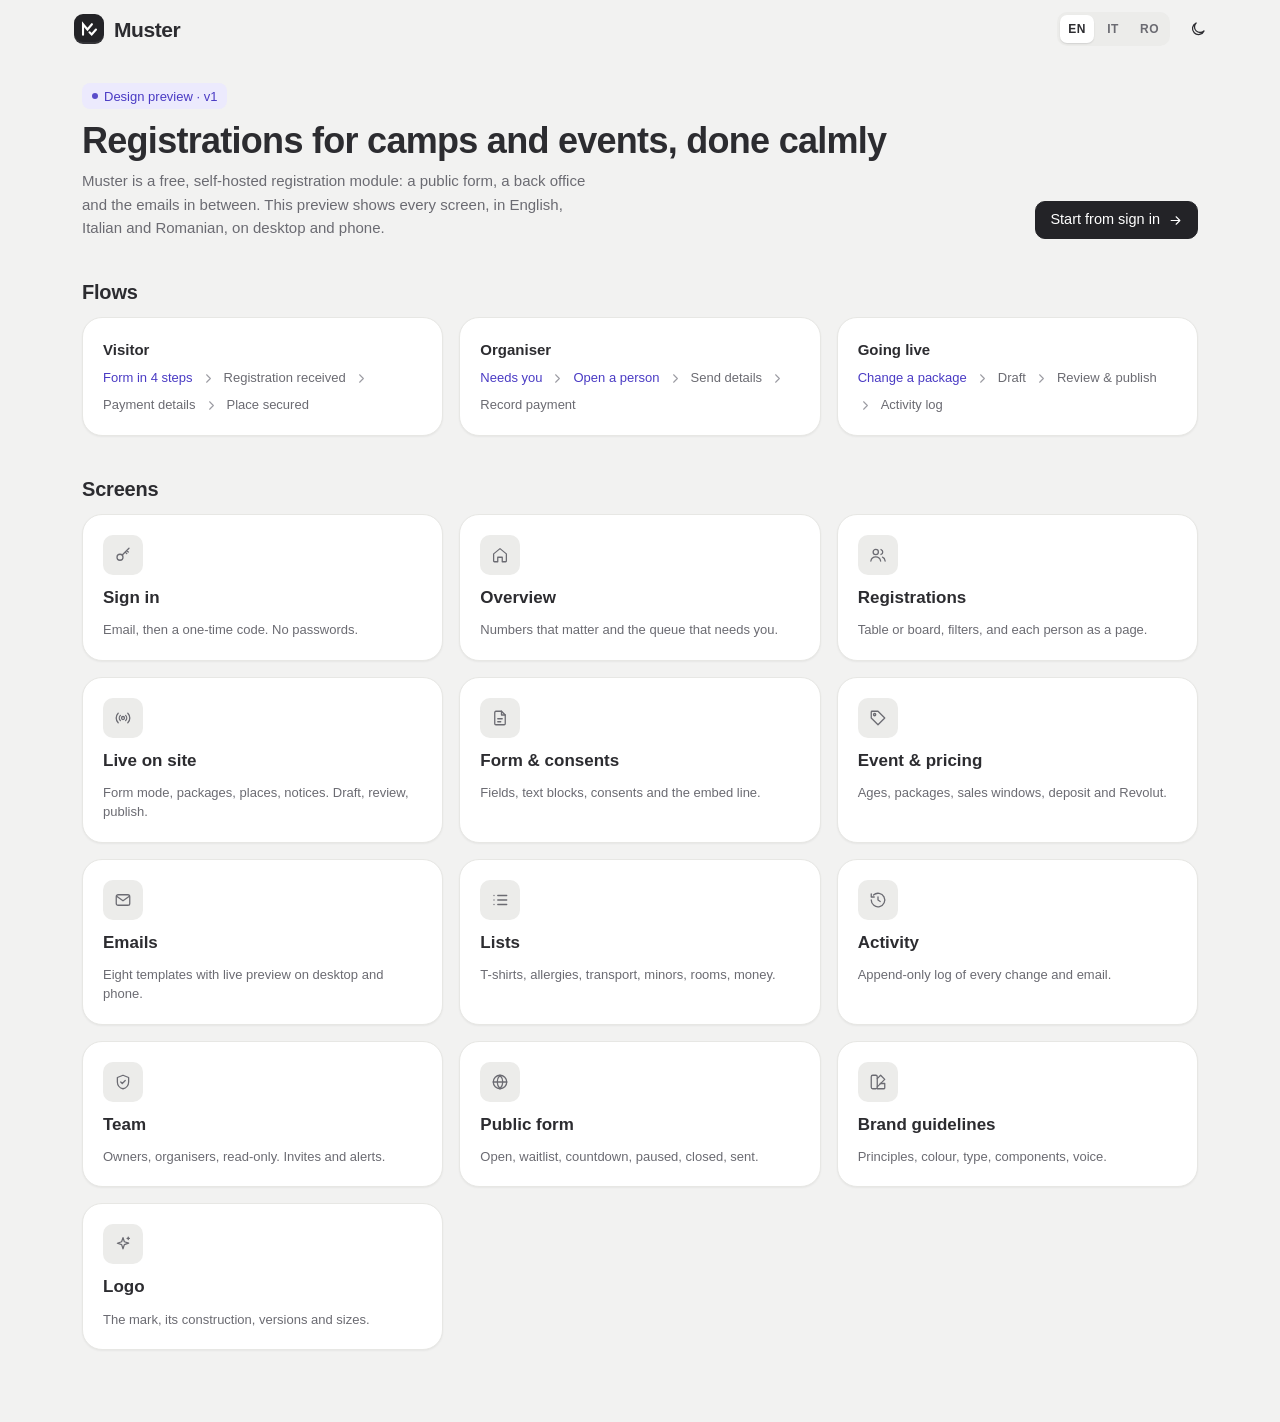
==== design/index.html @ ea99c686 "Muster: design system, logo and every screen (EN/IT/RO) Static HTML and CSS for a self-hosted regist" ====
<!doctype html>
<html lang="en">
<head>
<meta charset="utf-8">
<meta name="viewport" content="width=device-width, initial-scale=1, viewport-fit=cover">
<title>Muster · design preview</title>
<link rel="icon" href="favicon.svg" type="image/svg+xml">
<link rel="stylesheet" href="css/tokens.css?v=6">
<link rel="stylesheet" href="css/ui.css?v=6">
<link rel="stylesheet" href="css/pages.css?v=6">
</head>
<body>
<header class="public__bar" style="max-width:var(--content-max)">
  <a class="brand" href="index.html"><span class="brand__mark" data-mark></span><span class="brand__name">Muster</span></a>
  <span class="grow"></span><span data-lang-slot></span>
  <button type="button" class="btn btn--ghost btn--icon btn--sm" data-theme-toggle aria-label="Theme"><span data-icon="moon"></span></button>
</header>
<main class="page" id="main">
  <header class="page-head">
    <div>
      <span class="chip chip--accent" style="margin-bottom:12px" data-i18n="hub.chip">Design preview · v1</span>
      <h1 class="page-head__title" data-i18n="hub.title">Registrations for camps and events, done calmly</h1>
      <p class="page-head__lead" data-i18n="hub.lead">Muster is a free, self-hosted registration module: a public form, a back office and the emails in between. This preview shows every screen, in English, Italian and Romanian, on desktop and phone.</p>
    </div>
    <div class="page-head__actions"><a class="btn btn--primary" href="login.html"><span data-i18n="hub.start">Start from sign in</span><span data-icon="arrowr" data-icon-class="i--sm"></span></a></div>
  </header>

  <section class="section">
    <div class="section__head"><h2 class="section__title" data-i18n="hub.flows">Flows</h2></div>
    <div class="grid-3">
      <div class="card card--pad stack stack--sm"><b data-i18n="hub.f1">Visitor</b><div class="flow small muted"><a href="public.html" data-i18n="hub.f1a">Form in 4 steps</a><span data-icon="chevr" data-icon-class="i--sm"></span><span data-i18n="em.t1">Registration received</span><span data-icon="chevr" data-icon-class="i--sm"></span><span data-i18n="em.t3">Payment details</span><span data-icon="chevr" data-icon-class="i--sm"></span><span data-i18n="st.secured">Place secured</span></div></div>
      <div class="card card--pad stack stack--sm"><b data-i18n="hub.f2">Organiser</b><div class="flow small muted"><a href="overview.html" data-i18n="ov.needs">Needs you</a><span data-icon="chevr" data-icon-class="i--sm"></span><a href="registrations.html#r6" data-i18n="hub.f2a">Open a person</a><span data-icon="chevr" data-icon-class="i--sm"></span><span data-i18n="ns.received.b">Send details</span><span data-icon="chevr" data-icon-class="i--sm"></span><span data-i18n="ns.rec">Record payment</span></div></div>
      <div class="card card--pad stack stack--sm"><b data-i18n="hub.f3">Going live</b><div class="flow small muted"><a href="live.html" data-i18n="hub.f3a">Change a package</a><span data-icon="chevr" data-icon-class="i--sm"></span><span data-i18n="prev.draft">Draft</span><span data-icon="chevr" data-icon-class="i--sm"></span><span data-i18n="pub.review">Review &amp; publish</span><span data-icon="chevr" data-icon-class="i--sm"></span><span data-i18n="activity.short">Activity log</span></div></div>
    </div>
  </section>

  <section class="section">
    <div class="section__head"><h2 class="section__title" data-i18n="hub.screens">Screens</h2></div>
    <div class="cards" id="screens"></div>
  </section>
</main>
<script src="js/i18n.js?v=6"></script>
<script src="js/muster.js?v=6"></script>
<script>
document.addEventListener('muster:ready', () => {
  const R = Muster, esc = R.esc;
  R.$$('[data-mark]').forEach((el) => (el.innerHTML = R.mark));
  R.$('[data-lang-slot]').innerHTML = R.langSwitch(); R.applyI18n(R.$('[data-lang-slot]'));
  const S = [
    ['login.html', 'key', 'auth.title', 'Sign in', 'hub.s.login', 'Email, then a one-time code. No passwords.'],
    ['overview.html', 'home', 'nav.overview', 'Overview', 'hub.s.ov', 'Numbers that matter and the queue that needs you.'],
    ['registrations.html', 'users', 'nav.registrations', 'Registrations', 'hub.s.reg', 'Table or board, filters, and each person as a page.'],
    ['live.html', 'live', 'live.title', 'Live on site', 'hub.s.live', 'Form mode, packages, places, notices. Draft, review, publish.'],
    ['form-builder.html', 'form', 'nav.form', 'Form & consents', 'hub.s.form', 'Fields, text blocks, consents and the embed line.'],
    ['offer.html', 'tag', 'nav.offer', 'Event & pricing', 'hub.s.offer', 'Ages, packages, sales windows, deposit and Revolut.'],
    ['emails.html', 'mail', 'nav.emails', 'Emails', 'hub.s.em', 'Eight templates with live preview on desktop and phone.'],
    ['lists.html', 'list', 'nav.lists', 'Lists', 'hub.s.ls', 'T-shirts, allergies, transport, minors, rooms, money.'],
    ['activity.html', 'history', 'nav.activity', 'Activity', 'hub.s.ac', 'Append-only log of every change and email.'],
    ['team.html', 'shield', 'nav.team', 'Team', 'hub.s.tm', 'Owners, organisers, read-only. Invites and alerts.'],
    ['public.html', 'globe', 'hub.s.pub.t', 'Public form', 'hub.s.pub', 'Open, waitlist, countdown, paused, closed, sent.'],
    ['brand.html', 'swatch', 'br.chip', 'Brand guidelines', 'hub.s.br', 'Principles, colour, type, components, voice.'],
    ['logo.html', 'sparkle', 'lg.chip', 'Logo', 'hub.s.logo', 'The mark, its construction, versions and sizes.'],
  ];
  function render() {
    R.$('#screens').innerHTML = S.map(([h, ic, k, en, sk, s]) => `<a class="card card--hover hub-card" href="${h}"><span class="hub-card__icon">${R.icon(ic)}</span><span class="hub-card__title">${esc(R.t(k, en))}</span><span class="hub-card__text">${esc(R.t(sk, s))}</span></a>`).join('');
  }
  document.addEventListener('muster:lang', render);
  render();
});
</script>
</body>
</html>
---- design/css/tokens.css ----
/* =========================================================
   Muster — design tokens
   One source for colour, type, space, radius, shadow and motion.
   Light is the default; dark follows the OS unless the page sets
   <html data-theme="light|dark">.

   Visual roles (read these before adding a colour):
   · canvas   — the grey the app sits on
   · surface  — white sheets: cards, tables, drawers, inputs
   · ink      — text and the primary button (one dark, never pure black)
   · accent   — violet, ONLY for "you are here", selection, focus, links
   · status   — green / amber / red / blue, ONLY inside chips, dots, callouts
   ========================================================= */

:root {
  color-scheme: light;

  /* ---- canvas & surfaces ---- */
  --canvas:        #F2F2F1;
  --canvas-2:      #F7F7F6;   /* app frame, sidebar */
  --surface:       #FFFFFF;
  --surface-2:     #FAFAF9;   /* table header, hover */
  --surface-sunk:  #ECECEA;   /* segmented track, code */
  --overlay:       rgba(20, 20, 24, .32);

  /* ---- lines ---- */
  --line:          #E7E7E4;
  --line-strong:   #D8D8D4;
  --line-dashed:   #DCDCD8;

  /* ---- ink ---- */
  --ink:           #2C2C30;   /* body + headings */
  --ink-2:         #6B6B72;   /* secondary text, labels */
  --ink-3:         #9C9CA3;   /* placeholders, meta, disabled */
  --ink-inverse:   #FFFFFF;
  --btn-primary:   #232327;
  --btn-primary-h: #000000;

  /* ---- accent (violet) ---- */
  --accent:        #5B4BDB;
  --accent-ink:    #4A3BC4;
  --accent-soft:   #ECEAFD;
  --accent-soft-2: #E2DEFB;
  --focus:         0 0 0 3px rgba(91, 75, 219, .28);

  /* ---- status ---- */
  --ok:            #2E9F4B;  --ok-soft:     #E5F6E7;  --ok-line:     #BFE5C6;
  --warn:          #B4730E;  --warn-soft:   #FCF1DD;  --warn-line:   #F0D7A6;
  --bad:           #D2433A;  --bad-soft:    #FDECEA;  --bad-line:    #F5C2BD;
  --info:          #2F6FD6;  --info-soft:   #E8F0FD;  --info-line:   #C3D6F6;
  --neutral-soft:  #EFEFED;
  --dot-live:      #34C759;
  --dot-alert:     #F0503C;

  /* ---- type ---- */
  --font: -apple-system, BlinkMacSystemFont, "SF Pro Text", "Inter", "Segoe UI", Roboto, "Helvetica Neue", Arial, sans-serif;
  --font-display: -apple-system, BlinkMacSystemFont, "SF Pro Display", "Inter", "Segoe UI", Roboto, "Helvetica Neue", Arial, sans-serif;
  --mono: ui-monospace, "SF Mono", Menlo, Consolas, monospace;

  --t-display: 600 clamp(28px, 4vw, 36px)/1.12 var(--font-display);
  --t-h2:      600 20px/1.3 var(--font-display);
  --t-h3:      600 15px/1.35 var(--font);
  --t-body:    400 15px/1.55 var(--font);
  --t-ui:      500 14.5px/1.35 var(--font);
  --t-small:   400 13px/1.45 var(--font);
  --t-label:   500 13px/1.3 var(--font);
  --t-micro:   600 11px/1.2 var(--font);
  --track-tight: -0.02em;

  /* ---- space (4px grid) ---- */
  --s1: 4px;  --s2: 8px;  --s3: 12px; --s4: 16px; --s5: 20px;
  --s6: 24px; --s7: 32px; --s8: 40px; --s9: 56px; --s10: 72px;
  --gutter: 16px;

  /* ---- radius ---- */
  --r-xs: 6px;  --r-sm: 8px;  --r-md: 10px; --r-lg: 14px;
  --r-xl: 20px; --r-2xl: 28px; --r-pill: 999px;

  /* ---- shadow ---- */
  --sh-1: 0 1px 2px rgba(17, 17, 26, .05);
  --sh-2: 0 1px 2px rgba(17, 17, 26, .04), 0 6px 20px rgba(17, 17, 26, .05);
  --sh-3: 0 2px 6px rgba(17, 17, 26, .06), 0 18px 48px rgba(17, 17, 26, .12);
  --sh-seg: 0 1px 2px rgba(17, 17, 26, .08), 0 1px 1px rgba(17, 17, 26, .04);

  /* ---- motion ---- */
  --ease: cubic-bezier(.2, .8, .2, 1);
  --ease-out: cubic-bezier(.16, 1, .3, 1);
  --d-fast: 120ms; --d: 200ms; --d-slow: 320ms;

  /* ---- layout ---- */
  --sidebar-w: 264px;
  --content-max: 1180px;
  --drawer-w: 520px;
  --topbar-h: 56px;
}

/* ---- dark: OS preference, unless the page forces light ---- */
@media (prefers-color-scheme: dark) {
  :root:not([data-theme="light"]) {
    color-scheme: dark;
    --canvas: #0F0F11; --canvas-2: #141416; --surface: #1B1B1F; --surface-2: #202025; --surface-sunk: #26262B;
    --overlay: rgba(0, 0, 0, .55);
    --line: #2A2A30; --line-strong: #36363D; --line-dashed: #34343A;
    --ink: #ECECEF; --ink-2: #A4A4AD; --ink-3: #74747D; --ink-inverse: #111113;
    --btn-primary: #F1F1F3; --btn-primary-h: #FFFFFF;
    --accent: #8C80F7; --accent-ink: #A69CFA; --accent-soft: rgba(140, 128, 247, .16); --accent-soft-2: rgba(140, 128, 247, .24);
    --focus: 0 0 0 3px rgba(140, 128, 247, .38);
    --ok: #4CC46B; --ok-soft: rgba(76, 196, 107, .14); --ok-line: rgba(76, 196, 107, .32);
    --warn: #E3A23B; --warn-soft: rgba(227, 162, 59, .14); --warn-line: rgba(227, 162, 59, .32);
    --bad: #F26B61; --bad-soft: rgba(242, 107, 97, .14); --bad-line: rgba(242, 107, 97, .32);
    --info: #6EA0F2; --info-soft: rgba(110, 160, 242, .14); --info-line: rgba(110, 160, 242, .32);
    --neutral-soft: #26262B;
    --sh-1: 0 1px 2px rgba(0, 0, 0, .4);
    --sh-2: 0 1px 2px rgba(0, 0, 0, .35), 0 8px 24px rgba(0, 0, 0, .3);
    --sh-3: 0 2px 8px rgba(0, 0, 0, .4), 0 24px 60px rgba(0, 0, 0, .5);
    --sh-seg: 0 1px 2px rgba(0, 0, 0, .5);
  }
}
:root[data-theme="dark"] {
  color-scheme: dark;
  --canvas: #0F0F11; --canvas-2: #141416; --surface: #1B1B1F; --surface-2: #202025; --surface-sunk: #26262B;
  --overlay: rgba(0, 0, 0, .55);
  --line: #2A2A30; --line-strong: #36363D; --line-dashed: #34343A;
  --ink: #ECECEF; --ink-2: #A4A4AD; --ink-3: #74747D; --ink-inverse: #111113;
  --btn-primary: #F1F1F3; --btn-primary-h: #FFFFFF;
  --accent: #8C80F7; --accent-ink: #A69CFA; --accent-soft: rgba(140, 128, 247, .16); --accent-soft-2: rgba(140, 128, 247, .24);
  --focus: 0 0 0 3px rgba(140, 128, 247, .38);
  --ok: #4CC46B; --ok-soft: rgba(76, 196, 107, .14); --ok-line: rgba(76, 196, 107, .32);
  --warn: #E3A23B; --warn-soft: rgba(227, 162, 59, .14); --warn-line: rgba(227, 162, 59, .32);
  --bad: #F26B61; --bad-soft: rgba(242, 107, 97, .14); --bad-line: rgba(242, 107, 97, .32);
  --info: #6EA0F2; --info-soft: rgba(110, 160, 242, .14); --info-line: rgba(110, 160, 242, .32);
  --neutral-soft: #26262B;
  --sh-1: 0 1px 2px rgba(0, 0, 0, .4);
  --sh-2: 0 1px 2px rgba(0, 0, 0, .35), 0 8px 24px rgba(0, 0, 0, .3);
  --sh-3: 0 2px 8px rgba(0, 0, 0, .4), 0 24px 60px rgba(0, 0, 0, .5);
  --sh-seg: 0 1px 2px rgba(0, 0, 0, .5);
}

@media (max-width: 720px) {
  :root { --gutter: 16px; --drawer-w: 100vw; }
}
---- design/css/ui.css ----
/* =========================================================
   Muster — components
   Depends on tokens.css. No framework, no build step.
   Naming: .block, .block__part, .block--variant, state via
   aria-* / [data-state] so markup stays the source of truth.
   ========================================================= */

/* ---------- base ---------- */
*, *::before, *::after { box-sizing: border-box; }
html { -webkit-text-size-adjust: 100%; text-size-adjust: 100%; }
body {
  margin: 0; background: var(--canvas); color: var(--ink);
  font: var(--t-body); -webkit-font-smoothing: antialiased; -moz-osx-font-smoothing: grayscale;
  overflow-x: hidden;
}
img, svg { display: block; max-width: 100%; }
a { color: var(--accent-ink); text-decoration: none; }
a:hover { text-decoration: underline; text-underline-offset: 3px; }
h1, h2, h3, h4, p { margin: 0; }
button, input, select, textarea { font: inherit; color: inherit; }
button { cursor: pointer; }
:focus-visible { outline: none; box-shadow: var(--focus); border-radius: var(--r-sm); }
::selection { background: var(--accent-soft-2); }
.num, .tabular { font-variant-numeric: tabular-nums; }
.sr-only { position: absolute !important; width: 1px; height: 1px; padding: 0; margin: -1px; overflow: hidden; clip: rect(0 0 0 0); white-space: nowrap; border: 0; }
.skip-link { position: absolute; left: 12px; top: -48px; z-index: 100; padding: 10px 14px; background: var(--btn-primary); color: var(--ink-inverse); border-radius: var(--r-sm); }
.skip-link:focus { top: 12px; }
[hidden] { display: none !important; }

.muted { color: var(--ink-2); }
.faint { color: var(--ink-3); }
.small { font: var(--t-small); }
.micro { font: var(--t-micro); letter-spacing: .06em; text-transform: uppercase; color: var(--ink-3); }
.stack { display: flex; flex-direction: column; gap: var(--s4); }
.stack--sm { gap: var(--s2); }
.stack--lg { gap: var(--s6); }
.row { display: flex; align-items: center; gap: var(--s2); }
.row--wrap { flex-wrap: wrap; }
.row--between { justify-content: space-between; }
.grow { flex: 1 1 auto; min-width: 0; }
.grid-2 { display: grid; grid-template-columns: repeat(2, minmax(0, 1fr)); gap: var(--s4); }
.grid-3 { display: grid; grid-template-columns: repeat(3, minmax(0, 1fr)); gap: var(--s4); }
@media (max-width: 860px) { .grid-3 { grid-template-columns: 1fr 1fr; } }
@media (max-width: 640px) { .grid-2, .grid-3 { grid-template-columns: 1fr; } }

/* ---------- icons ---------- */
.i { width: 18px; height: 18px; flex: 0 0 auto; stroke: currentColor; fill: none; stroke-width: 1.7; stroke-linecap: round; stroke-linejoin: round; }
.i--sm { width: 15px; height: 15px; }
.i--lg { width: 22px; height: 22px; }

/* ---------- app frame ---------- */
.app {
  display: grid; grid-template-columns: var(--sidebar-w) minmax(0, 1fr);
  min-height: 100vh; min-height: 100dvh;
}
.sidebar {
  position: sticky; top: 0; height: 100vh; height: 100dvh; overflow-y: auto;
  display: flex; flex-direction: column; gap: var(--s5);
  padding: var(--s6) var(--s4) var(--s4);
  background: var(--canvas-2); border-right: 1px solid var(--line);
  scrollbar-width: thin;
}
.brand { display: flex; align-items: center; gap: 10px; padding: 0 var(--s2); color: var(--ink); text-decoration: none; }
.brand:hover { text-decoration: none; }
.brand__mark { width: 30px; height: 30px; border-radius: 9px; background: var(--btn-primary); color: var(--ink-inverse); display: grid; place-items: center; box-shadow: inset 0 -2px 0 rgba(255,255,255,.08); }
.brand__mark svg { width: 17px; height: 17px; stroke: currentColor; fill: none; stroke-width: 2; stroke-linecap: round; }
.brand__name { font: 600 21px/1 var(--font-display); letter-spacing: var(--track-tight); }

.account {
  display: flex; align-items: center; gap: var(--s3); width: 100%;
  padding: 10px 12px; text-align: left;
  background: var(--surface); border: 1px solid var(--line); border-radius: var(--r-lg); box-shadow: var(--sh-1);
  transition: border-color var(--d-fast) var(--ease);
}
.account:hover { border-color: var(--line-strong); }
.account__text { flex: 1; min-width: 0; }
.account__name { display: block; font: var(--t-ui); white-space: nowrap; overflow: hidden; text-overflow: ellipsis; }
.account__role { display: block; font: var(--t-small); color: var(--ink-2); }

.nav { display: flex; flex-direction: column; gap: 2px; }
.nav__label { font: var(--t-label); color: var(--ink-3); padding: 0 var(--s3); margin: var(--s2) 0 var(--s1); }
.nav__item {
  display: flex; align-items: center; gap: 11px; min-height: 38px; padding: 0 var(--s3);
  border-radius: var(--r-md); color: var(--ink); font: var(--t-ui); text-decoration: none;
  transition: background var(--d-fast) var(--ease), color var(--d-fast) var(--ease);
}
.nav__item:hover { background: var(--surface-sunk); text-decoration: none; }
.nav__item .i { color: var(--ink-2); }
.nav__item[aria-current="page"] { background: var(--accent-soft); color: var(--accent-ink); }
.nav__item[aria-current="page"] .i { color: var(--accent); }
.nav__count { margin-left: auto; font: 500 12px/1 var(--font); color: var(--ink-3); font-variant-numeric: tabular-nums; }
.nav__item[aria-current="page"] .nav__count { color: var(--accent-ink); }
.nav__dot { margin-left: auto; width: 8px; height: 8px; border-radius: 50%; background: var(--dot-live); box-shadow: 0 0 0 3px color-mix(in srgb, var(--dot-live) 22%, transparent); }
.nav__dot--off { background: var(--ink-3); box-shadow: none; }
.nav__dot--warn { background: var(--warn); box-shadow: 0 0 0 3px var(--warn-soft); }

.sidebar__foot { margin-top: auto; display: flex; flex-direction: column; gap: var(--s3); }

/* live card at the bottom of the sidebar (status at a glance, always visible) */
.livecard {
  position: relative; overflow: hidden; display: flex; gap: var(--s3); padding: var(--s4);
  border: 1px dashed var(--line-dashed); border-radius: var(--r-lg); background: var(--surface);
  color: var(--ink); text-decoration: none;
}
.livecard:hover { text-decoration: none; border-color: var(--line-strong); }
.livecard::after {
  content: ""; position: absolute; inset: 0 0 0 55%; pointer-events: none; opacity: .55;
  background-image: radial-gradient(var(--line-strong) 1px, transparent 1.2px); background-size: 8px 8px;
  -webkit-mask-image: linear-gradient(90deg, transparent, #000); mask-image: linear-gradient(90deg, transparent, #000);
}
.livecard__icon { position: relative; z-index: 1; width: 30px; height: 30px; flex: 0 0 auto; border-radius: 50%; background: var(--accent-soft); color: var(--accent); display: grid; place-items: center; }
.livecard__body { position: relative; z-index: 1; min-width: 0; }
.livecard__title { font: var(--t-ui); display: flex; align-items: center; gap: 6px; }
.livecard__text { font: var(--t-small); color: var(--ink-2); margin-top: 2px; }

/* ---------- topbar (mobile + language) ---------- */
.main { min-width: 0; display: flex; flex-direction: column; }
.topbar {
  position: sticky; top: 0; z-index: 30; height: var(--topbar-h);
  display: flex; align-items: center; gap: var(--s3); padding: 0 var(--s7);
  background: color-mix(in srgb, var(--canvas) 86%, transparent);
  -webkit-backdrop-filter: saturate(1.4) blur(12px); backdrop-filter: saturate(1.4) blur(12px);
  border-bottom: 1px solid transparent;
}
.topbar.is-scrolled { border-bottom-color: var(--line); }
.topbar .topbar__menu { display: none; }
.crumbs { display: flex; align-items: center; gap: 6px; font: var(--t-small); color: var(--ink-2); min-width: 0; }
.crumbs b { color: var(--ink); font-weight: 500; white-space: nowrap; overflow: hidden; text-overflow: ellipsis; }
.topbar__end { margin-left: auto; display: flex; align-items: center; gap: var(--s2); }

.page { width: 100%; max-width: var(--content-max); margin: 0 auto; padding: var(--s6) var(--s7) var(--s10); }
.page--narrow { max-width: 760px; }

.page-head { display: flex; align-items: flex-end; justify-content: space-between; gap: var(--s4); flex-wrap: wrap; margin-bottom: var(--s6); }
.page-head__title { font: var(--t-display); letter-spacing: var(--track-tight); }
.page-head__lead { margin-top: var(--s2); color: var(--ink-2); max-width: 62ch; }
.page-head__actions { display: flex; gap: var(--s2); flex-wrap: wrap; }

.section { margin-top: var(--s8); }
.section__head { display: flex; align-items: baseline; justify-content: space-between; gap: var(--s3); margin-bottom: var(--s3); flex-wrap: wrap; }
.section__title { font: var(--t-h2); letter-spacing: -0.01em; }
.section__lead { color: var(--ink-2); font: var(--t-small); }

/* mobile: sidebar becomes a sheet */
@media (max-width: 960px) {
  .app { grid-template-columns: minmax(0, 1fr); }
  .sidebar {
    position: fixed; inset: 0 auto 0 0; z-index: 60; width: min(86vw, 300px);
    transform: translateX(-102%); transition: transform var(--d-slow) var(--ease-out);
    box-shadow: var(--sh-3);
  }
  .app.nav-open .sidebar { transform: none; }
  .scrim { position: fixed; inset: 0; z-index: 55; background: var(--overlay); opacity: 0; pointer-events: none; transition: opacity var(--d) var(--ease); border: 0; }
  .app.nav-open .scrim { opacity: 1; pointer-events: auto; }
  .topbar { padding: 0 var(--gutter); }
  .topbar .topbar__menu { display: inline-flex; }
  .crumbs > span:first-child, .crumbs > span:first-child + .i { display: none; }
  .page { padding: var(--s4) var(--gutter) var(--s10); }
}
@media (min-width: 961px) { .scrim { display: none; } }

/* ---------- buttons ---------- */
.btn {
  --h: 38px;
  display: inline-flex; align-items: center; justify-content: center; gap: 8px;
  min-height: var(--h); padding: 0 14px; border-radius: var(--r-md);
  border: 1px solid var(--line-strong); background: var(--surface); color: var(--ink);
  font: var(--t-ui); white-space: nowrap; text-decoration: none; user-select: none; -webkit-user-select: none;
  transition: background var(--d-fast) var(--ease), border-color var(--d-fast) var(--ease), transform var(--d-fast) var(--ease), box-shadow var(--d-fast) var(--ease);
  -webkit-tap-highlight-color: transparent; touch-action: manipulation;
}
.btn:hover { background: var(--surface-2); border-color: var(--ink-3); text-decoration: none; }
.btn:active { transform: scale(.98); }
.btn:disabled, .btn[aria-disabled="true"] { opacity: .5; cursor: not-allowed; transform: none; }
.btn--primary { background: var(--btn-primary); border-color: var(--btn-primary); color: var(--ink-inverse); }
.btn--primary:hover { background: var(--btn-primary-h); border-color: var(--btn-primary-h); }
.btn--accent { background: var(--accent); border-color: var(--accent); color: #fff; }
.btn--accent:hover { background: var(--accent-ink); border-color: var(--accent-ink); }
.btn--ghost { background: transparent; border-color: transparent; }
.btn--ghost:hover { background: var(--surface-sunk); border-color: transparent; }
.btn--danger { color: var(--bad); border-color: var(--bad-line); }
.btn--danger:hover { background: var(--bad-soft); border-color: var(--bad); }
.btn--danger-solid { background: var(--bad); border-color: var(--bad); color: #fff; }
.btn--danger-solid:hover { filter: brightness(.94); background: var(--bad); }
.btn--sm { --h: 32px; padding: 0 10px; font-size: 13.5px; border-radius: var(--r-sm); }
.btn--lg { --h: 46px; padding: 0 20px; font-size: 15.5px; border-radius: var(--r-lg); }
.btn--icon { padding: 0; width: var(--h); }
.btn--block { width: 100%; }
@media (pointer: coarse) { .btn { --h: 44px; } .btn--sm { --h: 38px; } }

/* ---------- segmented control (the "Active · Negotiating · Archived" pill) ---------- */
.seg {
  display: inline-flex; gap: 2px; padding: 4px; border-radius: var(--r-lg);
  background: var(--surface-sunk); max-width: 100%; overflow-x: auto; scrollbar-width: none;
}
.seg::-webkit-scrollbar { display: none; }
.seg__item {
  display: inline-flex; align-items: center; gap: 8px; min-height: 36px; padding: 0 14px;
  border: 0; border-radius: var(--r-md); background: transparent; color: var(--ink-2);
  font: var(--t-ui); white-space: nowrap; text-decoration: none;
  transition: background var(--d-fast) var(--ease), color var(--d-fast) var(--ease), box-shadow var(--d-fast) var(--ease);
}
.seg__item:hover { color: var(--ink); text-decoration: none; }
.seg__item[aria-selected="true"], .seg__item[aria-pressed="true"], .seg__item[aria-current="page"] { background: var(--surface); color: var(--ink); box-shadow: var(--sh-seg); }
.seg__item[aria-selected="true"] .i, .seg__item[aria-pressed="true"] .i, .seg__item[aria-current="page"] .i { color: var(--accent); }
.seg__count { font: 500 12px/1 var(--font); color: var(--ink-3); font-variant-numeric: tabular-nums; }
.seg--full { display: flex; width: 100%; }
.seg--full .seg__item { flex: 1; justify-content: center; }

/* ---------- chips, tags, dots ---------- */
.chip {
  display: inline-flex; align-items: center; gap: 6px; height: 26px; padding: 0 10px;
  border-radius: var(--r-sm); font: 500 13px/1 var(--font); white-space: nowrap;
  background: var(--neutral-soft); color: var(--ink-2);
}
.chip::before { content: ""; width: 6px; height: 6px; border-radius: 50%; background: currentColor; opacity: .9; }
.chip--plain::before { display: none; }
.chip--ok { background: var(--ok-soft); color: var(--ok); }
.chip--warn { background: var(--warn-soft); color: var(--warn); }
.chip--bad { background: var(--bad-soft); color: var(--bad); }
.chip--info { background: var(--info-soft); color: var(--info); }
.chip--accent { background: var(--accent-soft); color: var(--accent-ink); }
.chip--live::before { background: var(--dot-live); box-shadow: 0 0 0 0 color-mix(in srgb, var(--dot-live) 50%, transparent); animation: pulse 2s var(--ease) infinite; }
@keyframes pulse { 0% { box-shadow: 0 0 0 0 color-mix(in srgb, var(--dot-live) 50%, transparent); } 70% { box-shadow: 0 0 0 6px transparent; } 100% { box-shadow: 0 0 0 0 transparent; } }

.tag {
  display: inline-flex; align-items: center; gap: 6px; height: 28px; padding: 0 11px;
  border: 1px solid var(--line-strong); border-radius: var(--r-pill);
  font: 400 13.5px/1 var(--font); color: var(--ink-2); background: var(--surface); white-space: nowrap;
}
.tags { display: flex; flex-wrap: wrap; gap: 6px; }
.dot { width: 8px; height: 8px; border-radius: 50%; display: inline-block; background: var(--dot-alert); }

/* ---------- cards ---------- */
.card {
  background: var(--surface); border: 1px solid var(--line); border-radius: var(--r-xl);
  box-shadow: var(--sh-1);
}
.card--pad { padding: var(--s5); }
.card--hover { transition: box-shadow var(--d) var(--ease), border-color var(--d) var(--ease), transform var(--d) var(--ease); }
.card--hover:hover { box-shadow: var(--sh-2); border-color: var(--line-strong); }
.card__head { display: flex; align-items: center; gap: var(--s3); padding: var(--s4) var(--s5); }
.card__head + .card__body { padding-top: 0; }
.card__body { padding: var(--s5); }
.card__foot { padding: var(--s3) var(--s5); border-top: 1px solid var(--line); display: flex; gap: var(--s2); justify-content: flex-end; flex-wrap: wrap; }
.card__title { font: var(--t-h3); }
.card__sub { font: var(--t-small); color: var(--ink-2); }
.cards { display: grid; grid-template-columns: repeat(auto-fill, minmax(280px, 1fr)); gap: var(--s4); }

/* item card (package / registration) — the "project card" from the reference */
.item {
  display: flex; flex-direction: column; gap: var(--s3); padding: var(--s4) var(--s4) var(--s5);
}
.item__head { display: flex; align-items: center; gap: var(--s3); }
.item__title { font: 600 19px/1.25 var(--font-display); letter-spacing: -0.01em; }
.item__meta { display: flex; flex-direction: column; gap: 9px; }
.meta { display: flex; align-items: center; gap: 9px; color: var(--ink-2); font: 400 14px/1.3 var(--font); }
.meta .i { color: var(--ink-3); width: 17px; height: 17px; }
.meta b { color: var(--ink); font-weight: 500; }

.avatar {
  width: 36px; height: 36px; border-radius: 50%; flex: 0 0 auto;
  display: grid; place-items: center; font: 600 13px/1 var(--font); color: #fff; background: var(--btn-primary);
  letter-spacing: .02em;
}
.avatar--sm { width: 26px; height: 26px; font-size: 11px; }
.avatar--lg { width: 48px; height: 48px; font-size: 16px; }
.avatar[data-hue] { background: hsl(var(--h, 250) 42% 46%); }
.avatar-stack { display: flex; }
.avatar-stack .avatar { border: 2px solid var(--surface); margin-left: -8px; }
.avatar-stack .avatar:first-child { margin-left: 0; }

/* stats */
.stats { display: grid; grid-template-columns: repeat(4, minmax(0, 1fr)); gap: var(--s4); }
@media (max-width: 1100px) { .stats { grid-template-columns: repeat(2, minmax(0, 1fr)); } }
.stat { padding: var(--s4) var(--s5); display: flex; flex-direction: column; gap: 6px; text-decoration: none; color: var(--ink); }
.stat:hover { text-decoration: none; }
.stat__label { display: flex; align-items: center; gap: 8px; font: var(--t-label); color: var(--ink-2); }
.stat__value { font: 600 28px/1.1 var(--font-display); letter-spacing: var(--track-tight); font-variant-numeric: tabular-nums; }
.stat__hint { font: var(--t-small); color: var(--ink-3); }
@media (max-width: 520px) { .stat { padding: var(--s3) var(--s4); } .stat__value { font-size: 24px; } }

/* progress */
.meter { height: 8px; border-radius: var(--r-pill); background: var(--surface-sunk); overflow: hidden; }
.meter > i { display: block; height: 100%; width: var(--v, 0%); background: var(--btn-primary); border-radius: inherit; transition: width var(--d-slow) var(--ease-out); }
.meter--accent > i { background: var(--accent); }
.meter--ok > i { background: var(--ok); }
.meter--warn > i { background: var(--warn); }
.meter--bad > i { background: var(--bad); }
.meter--sm { height: 5px; }

/* ---------- forms ---------- */
.field { display: flex; flex-direction: column; gap: 6px; min-width: 0; }
.field__label { font: var(--t-label); color: var(--ink); }
.field__label small { color: var(--ink-3); font-weight: 400; margin-left: 4px; }
.field__hint { font: var(--t-small); color: var(--ink-3); }
.field__error { font: var(--t-small); color: var(--bad); display: flex; gap: 6px; align-items: center; }
.input, .select, .textarea {
  width: 100%; min-height: 40px; padding: 9px 12px;
  background: var(--surface); border: 1px solid var(--line-strong); border-radius: var(--r-md);
  font: 400 15px/1.4 var(--font); color: var(--ink);
  transition: border-color var(--d-fast) var(--ease), box-shadow var(--d-fast) var(--ease);
}
.input::placeholder, .textarea::placeholder { color: var(--ink-3); }
.input:hover, .select:hover, .textarea:hover { border-color: var(--ink-3); }
.input:focus, .select:focus, .textarea:focus { outline: none; border-color: var(--accent); box-shadow: var(--focus); }
.input[aria-invalid="true"], .select[aria-invalid="true"] { border-color: var(--bad); }
.textarea { min-height: 96px; resize: vertical; }
.select { appearance: none; -webkit-appearance: none; padding-right: 36px;
  background-image: url("data:image/svg+xml,%3Csvg xmlns='http://www.w3.org/2000/svg' width='12' height='12' viewBox='0 0 24 24' fill='none' stroke='%239C9CA3' stroke-width='2.4' stroke-linecap='round' stroke-linejoin='round'%3E%3Cpath d='m6 9 6 6 6-6'/%3E%3C/svg%3E");
  background-repeat: no-repeat; background-position: right 12px center; }
.input--search { padding-left: 38px; background-image: url("data:image/svg+xml,%3Csvg xmlns='http://www.w3.org/2000/svg' width='16' height='16' viewBox='0 0 24 24' fill='none' stroke='%239C9CA3' stroke-width='2' stroke-linecap='round'%3E%3Ccircle cx='11' cy='11' r='7'/%3E%3Cpath d='m20 20-3.5-3.5'/%3E%3C/svg%3E"); background-repeat: no-repeat; background-position: 12px center; }
/* iOS zooms into inputs below 16px: keep 16px on touch screens */
@media (pointer: coarse) { .input, .select, .textarea { font-size: 16px; min-height: 46px; } }

.input-group { display: flex; align-items: stretch; }
.input-group .input { border-radius: var(--r-md) 0 0 var(--r-md); }
.input-group__addon { display: flex; align-items: center; padding: 0 12px; border: 1px solid var(--line-strong); border-left: 0; border-radius: 0 var(--r-md) var(--r-md) 0; background: var(--surface-2); color: var(--ink-2); font: var(--t-small); }

.check { display: flex; align-items: flex-start; gap: 10px; font: 400 14.5px/1.45 var(--font); cursor: pointer; }
.check input { width: 18px; height: 18px; margin: 1px 0 0; accent-color: var(--accent); flex: 0 0 auto; }

/* switch */
.switch { position: relative; display: inline-flex; align-items: center; gap: 10px; cursor: pointer; font: var(--t-ui); }
.switch input { position: absolute; opacity: 0; width: 1px; height: 1px; }
.switch__track { width: 38px; height: 22px; flex: 0 0 auto; border-radius: var(--r-pill); background: var(--line-strong); position: relative; transition: background var(--d) var(--ease); }
.switch__track::after { content: ""; position: absolute; top: 2px; left: 2px; width: 18px; height: 18px; border-radius: 50%; background: #fff; box-shadow: 0 1px 3px rgba(0,0,0,.2); transition: transform var(--d) var(--ease-out); }
.switch input:checked + .switch__track { background: var(--ok); }
.switch input:checked + .switch__track::after { transform: translateX(16px); }
.switch input:focus-visible + .switch__track { box-shadow: var(--focus); }
.switch input:disabled + .switch__track { opacity: .5; }

/* choice cards (radio as card) */
.choice {
  position: relative; display: flex; gap: var(--s3); align-items: flex-start; padding: var(--s4);
  border: 1px solid var(--line-strong); border-radius: var(--r-lg); background: var(--surface); cursor: pointer;
  transition: border-color var(--d-fast) var(--ease), box-shadow var(--d-fast) var(--ease), background var(--d-fast) var(--ease);
}
.choice:hover { border-color: var(--ink-3); }
.choice input { margin: 3px 0 0; width: 18px; height: 18px; accent-color: var(--accent); flex: 0 0 auto; }
.choice:has(input:checked) { border-color: var(--accent); box-shadow: 0 0 0 1px var(--accent); background: color-mix(in srgb, var(--accent-soft) 45%, var(--surface)); }
.choice:has(input:disabled) { cursor: not-allowed; background: var(--surface-2); }
.choice:has(input:disabled) .choice__name, .choice:has(input:disabled) .choice__price { color: var(--ink-3); }
.choice__body { flex: 1; min-width: 0; display: flex; flex-direction: column; gap: 4px; }
.choice__top { display: flex; align-items: baseline; justify-content: space-between; gap: var(--s3); flex-wrap: wrap; }
.choice__name { font: 600 15.5px/1.3 var(--font); }
.choice__price { font: 600 16px/1 var(--font); font-variant-numeric: tabular-nums; }
.choice__price s { color: var(--ink-3); font-weight: 400; margin-right: 6px; }
.choice__desc { font: var(--t-small); color: var(--ink-2); }

.fieldset { border: 0; padding: 0; margin: 0; display: flex; flex-direction: column; gap: var(--s3); min-width: 0; }
.fieldset__legend { font: var(--t-h3); padding: 0; margin-bottom: var(--s1); }

/* ---------- callout (Notion style) ---------- */
.callout {
  display: flex; gap: var(--s3); align-items: flex-start; padding: var(--s3) var(--s4);
  border-radius: var(--r-lg); background: var(--surface-2); border: 1px solid var(--line); font: 400 14.5px/1.5 var(--font);
}
.callout > .i { margin-top: 2px; color: var(--ink-2); }
.callout__body { flex: 1; min-width: 0; display: flex; flex-direction: column; gap: 2px; }
.callout__title { font-weight: 600; }
.callout--info { background: var(--info-soft); border-color: var(--info-line); } .callout--info > .i { color: var(--info); }
.callout--ok { background: var(--ok-soft); border-color: var(--ok-line); } .callout--ok > .i { color: var(--ok); }
.callout--warn { background: var(--warn-soft); border-color: var(--warn-line); } .callout--warn > .i { color: var(--warn); }
.callout--bad { background: var(--bad-soft); border-color: var(--bad-line); } .callout--bad > .i { color: var(--bad); }
.callout--accent { background: var(--accent-soft); border-color: var(--accent-soft-2); } .callout--accent > .i { color: var(--accent); }

/* ---------- toolbar & database views ---------- */
.toolbar { display: flex; align-items: center; gap: var(--s2); flex-wrap: wrap; margin-bottom: var(--s3); }
.toolbar .input--search { max-width: 340px; flex: 1 1 220px; }
.filter-btn { display: inline-flex; align-items: center; gap: 6px; height: 32px; padding: 0 10px; border-radius: var(--r-pill); border: 1px dashed var(--line-strong); background: transparent; color: var(--ink-2); font: var(--t-small); }
.filter-btn:hover { border-style: solid; color: var(--ink); }
.filter-btn[aria-pressed="true"] { border: 1px solid var(--accent-soft-2); background: var(--accent-soft); color: var(--accent-ink); }

.table-wrap { background: var(--surface); border: 1px solid var(--line); border-radius: var(--r-xl); overflow: hidden; box-shadow: var(--sh-1); }
.table-scroll { overflow-x: auto; }
.table { width: 100%; border-collapse: separate; border-spacing: 0; font: 400 14.5px/1.4 var(--font); }
.table th { position: sticky; top: 0; z-index: 1; text-align: left; font: var(--t-label); color: var(--ink-2); background: var(--surface-2); padding: 10px 14px; border-bottom: 1px solid var(--line); white-space: nowrap; }
.table th .i { display: inline-block; vertical-align: -3px; margin-right: 6px; width: 15px; height: 15px; color: var(--ink-3); }
.table td { padding: 12px 14px; border-bottom: 1px solid var(--line); vertical-align: middle; }
.table tbody tr:last-child td { border-bottom: 0; }
.table tbody tr { transition: background var(--d-fast) var(--ease); }
.table tbody tr[data-href] { cursor: pointer; }
.table tbody tr:hover { background: var(--surface-2); }
.table tbody tr[aria-selected="true"] { background: var(--accent-soft); }
.table .num { text-align: right; }
.person { display: flex; align-items: center; gap: var(--s3); min-width: 0; }
.person__name { font-weight: 500; white-space: nowrap; }
.person__sub { font: var(--t-small); color: var(--ink-3); white-space: nowrap; overflow: hidden; text-overflow: ellipsis; }
.nr { font: 500 13px/1 var(--mono); color: var(--ink-3); }

/* tables become cards on phones */
@media (max-width: 720px) {
  .table--cards thead { display: none; }
  .table--cards, .table--cards tbody, .table--cards tr, .table--cards td { display: block; width: 100%; }
  .table--cards tr { padding: var(--s3) var(--s4); border-bottom: 1px solid var(--line); display: grid; grid-template-columns: 1fr auto; gap: 6px var(--s3); align-items: center; }
  .table--cards tbody tr:last-child { border-bottom: 0; }
  .table--cards td { padding: 0; border: 0; }
  .table--cards td[data-label]::before { content: attr(data-label); display: block; font: var(--t-micro); letter-spacing: .05em; text-transform: uppercase; color: var(--ink-3); margin-bottom: 3px; }
  .table--cards td.cell-main { grid-column: 1 / -1; }
  .table--cards td.cell-main::before { display: none; }
  .table--cards td.cell-hide-sm { display: none; }
  .table--cards .num { text-align: left; }
}

/* board (kanban by status) */
.board { display: grid; grid-auto-flow: column; grid-auto-columns: minmax(270px, 1fr); gap: var(--s4); overflow-x: auto; padding-bottom: var(--s2); scroll-snap-type: x mandatory; }
.board__col { scroll-snap-align: start; display: flex; flex-direction: column; gap: var(--s3); min-width: 0; }
.board__head { display: flex; align-items: center; gap: var(--s2); padding: 0 var(--s1); }
.board__head b { font: var(--t-ui); }
.board__head span { color: var(--ink-3); font: var(--t-small); }
.board__card { padding: var(--s4); display: flex; flex-direction: column; gap: var(--s3); text-decoration: none; color: var(--ink); }
.board__card:hover { text-decoration: none; }
@media (max-width: 720px) { .board { grid-auto-columns: 84%; } }

/* ---------- properties (Notion page) ---------- */
.props { display: grid; grid-template-columns: minmax(120px, 170px) minmax(0, 1fr); gap: 2px var(--s3); font: 400 14.5px/1.4 var(--font); }
.props dt { display: flex; align-items: center; gap: 8px; color: var(--ink-2); padding: 7px 0; }
.props dt .i { width: 16px; height: 16px; color: var(--ink-3); }
.props dd { margin: 0; padding: 5px 8px; border-radius: var(--r-sm); min-height: 32px; display: flex; align-items: center; gap: 8px; flex-wrap: wrap; min-width: 0; overflow-wrap: anywhere; }
.props dd:hover { background: var(--surface-2); }
.props dd.is-empty { color: var(--ink-3); }
@media (max-width: 520px) { .props { grid-template-columns: 1fr; } .props dt { padding: 8px 0 0; } .props dd { padding: 2px 0 6px; } .props dd:hover { background: none; } }

/* ---------- drawer (side peek) ---------- */
.drawer {
  position: fixed; top: 0; right: 0; bottom: 0; z-index: 70; width: min(var(--drawer-w), 100vw);
  display: flex; flex-direction: column; background: var(--surface); border-left: 1px solid var(--line); box-shadow: var(--sh-3);
  transform: translateX(104%); transition: transform var(--d-slow) var(--ease-out); visibility: hidden;
}
.drawer.is-open { transform: none; visibility: visible; }
.drawer__head { display: flex; align-items: center; gap: var(--s2); padding: var(--s3) var(--s4); border-bottom: 1px solid var(--line); }
.drawer__body { flex: 1; overflow-y: auto; padding: var(--s5) var(--s6) var(--s8); overscroll-behavior: contain; }
.drawer__foot { padding: var(--s3) var(--s4) calc(var(--s3) + env(safe-area-inset-bottom)); border-top: 1px solid var(--line); display: flex; gap: var(--s2); flex-wrap: wrap; background: var(--surface); }
.drawer__foot .btn { flex: 1 1 auto; }
.backdrop { position: fixed; inset: 0; z-index: 65; background: var(--overlay); opacity: 0; pointer-events: none; transition: opacity var(--d) var(--ease); }
.backdrop.is-open { opacity: 1; pointer-events: auto; }
@media (max-width: 720px) {
  .drawer { top: auto; left: 0; height: 92dvh; border-left: 0; border-radius: var(--r-2xl) var(--r-2xl) 0 0; transform: translateY(104%); }
  .drawer::before { content: ""; position: absolute; top: 8px; left: 50%; width: 40px; height: 4px; margin-left: -20px; border-radius: 4px; background: var(--line-strong); }
  .drawer__head { padding-top: var(--s5); }
  .drawer__body { padding: var(--s4) var(--gutter) var(--s8); }
}

.doc-title { font: 600 26px/1.2 var(--font-display); letter-spacing: var(--track-tight); }
.doc-sec { margin-top: var(--s6); padding-top: var(--s5); border-top: 1px solid var(--line); }
.doc-sec__title { font: var(--t-h3); margin-bottom: var(--s3); display: flex; align-items: center; gap: 8px; }
.doc-sec__title .i { color: var(--ink-3); }

/* ---------- next step (the one action that matters now) ---------- */
.nextstep { display: flex; gap: var(--s3); align-items: center; padding: var(--s4); border-radius: var(--r-lg); background: var(--accent-soft); border: 1px solid var(--accent-soft-2); flex-wrap: wrap; }
.nextstep__text { flex: 1 1 200px; min-width: 0; }
.nextstep__title { font: var(--t-ui); color: var(--accent-ink); }
.nextstep__sub { font: var(--t-small); color: var(--ink-2); margin-top: 2px; }

/* ---------- timeline ---------- */
.timeline { list-style: none; margin: 0; padding: 0; position: relative; }
.timeline::before { content: ""; position: absolute; left: 13px; top: 6px; bottom: 6px; width: 1px; background: var(--line); }
.timeline li { position: relative; display: flex; gap: var(--s3); padding: 6px 0; font: 400 14px/1.45 var(--font); }
.timeline__icon { position: relative; z-index: 1; width: 27px; height: 27px; flex: 0 0 auto; border-radius: 50%; background: var(--surface); border: 1px solid var(--line); display: grid; place-items: center; color: var(--ink-2); }
.timeline__icon .i { width: 14px; height: 14px; }
.timeline__icon--ok { color: var(--ok); border-color: var(--ok-line); background: var(--ok-soft); }
.timeline__icon--bad { color: var(--bad); border-color: var(--bad-line); background: var(--bad-soft); }
.timeline__icon--accent { color: var(--accent); border-color: var(--accent-soft-2); background: var(--accent-soft); }
.timeline__text { padding-top: 3px; min-width: 0; }
.timeline__meta { font: var(--t-small); color: var(--ink-3); }

/* notes */
.note { padding: var(--s3) var(--s4); border-radius: var(--r-md); background: var(--surface-2); border: 1px solid var(--line); font: 400 14.5px/1.5 var(--font); }
.note__meta { font: var(--t-small); color: var(--ink-3); margin-bottom: 4px; }

/* list rows (settings) */
.rows { background: var(--surface); border: 1px solid var(--line); border-radius: var(--r-xl); box-shadow: var(--sh-1); overflow: hidden; }
.rowline { display: flex; align-items: center; gap: var(--s4); padding: var(--s4) var(--s5); border-bottom: 1px solid var(--line); flex-wrap: wrap; }
.rowline:last-child { border-bottom: 0; }
.rowline__icon { width: 36px; height: 36px; border-radius: var(--r-md); background: var(--surface-sunk); display: grid; place-items: center; color: var(--ink-2); flex: 0 0 auto; }
.rowline__text { flex: 1 1 220px; min-width: 0; }
.rowline__title { font: var(--t-ui); display: flex; align-items: center; gap: 8px; flex-wrap: wrap; }
.rowline__sub { font: var(--t-small); color: var(--ink-2); margin-top: 2px; }
.rowline__end { display: flex; align-items: center; gap: var(--s2); margin-left: auto; flex-wrap: wrap; }
@media (max-width: 560px) { .rowline { padding: var(--s4); } .rowline__end { margin-left: 0; width: 100%; } }

/* ---------- modal ---------- */
.modal { position: fixed; inset: 0; z-index: 80; display: grid; place-items: center; padding: var(--s4); visibility: hidden; }
.modal.is-open { visibility: visible; }
.modal__scrim { position: absolute; inset: 0; background: var(--overlay); opacity: 0; transition: opacity var(--d) var(--ease); border: 0; }
.modal.is-open .modal__scrim { opacity: 1; }
.modal__box { position: relative; width: min(520px, 100%); max-height: calc(100dvh - 32px); overflow: auto; background: var(--surface); border-radius: var(--r-xl); box-shadow: var(--sh-3); border: 1px solid var(--line); transform: translateY(8px) scale(.98); opacity: 0; transition: transform var(--d) var(--ease-out), opacity var(--d) var(--ease); }
.modal.is-open .modal__box { transform: none; opacity: 1; }
.modal__head { padding: var(--s5) var(--s5) 0; }
.modal__title { font: var(--t-h2); }
.modal__body { padding: var(--s3) var(--s5) var(--s5); display: flex; flex-direction: column; gap: var(--s4); }
.modal__foot { padding: var(--s3) var(--s5) var(--s5); display: flex; gap: var(--s2); justify-content: flex-end; flex-wrap: wrap; }
@media (max-width: 560px) {
  .modal { place-items: end stretch; padding: 0; }
  .modal__box { width: 100%; border-radius: var(--r-2xl) var(--r-2xl) 0 0; padding-bottom: env(safe-area-inset-bottom); }
  .modal__foot { flex-direction: column-reverse; }
  .modal__foot .btn { width: 100%; }
}

/* diff (publish review) */
.diff { display: flex; flex-direction: column; border: 1px solid var(--line); border-radius: var(--r-lg); overflow: hidden; }
.diff__row { display: grid; grid-template-columns: 1fr auto; gap: var(--s3); align-items: center; padding: var(--s3) var(--s4); border-bottom: 1px solid var(--line); font: 400 14px/1.4 var(--font); }
.diff__row:last-child { border-bottom: 0; }
.diff__change { display: flex; align-items: center; gap: 8px; flex-wrap: wrap; justify-content: flex-end; }
.diff__from { color: var(--ink-3); text-decoration: line-through; }

/* ---------- publish bar ---------- */
.publishbar {
  position: sticky; bottom: max(16px, env(safe-area-inset-bottom)); z-index: 40; margin-top: var(--s6);
  display: flex; align-items: center; gap: var(--s3); padding: 10px 10px 10px 16px;
  background: var(--btn-primary); color: var(--ink-inverse); border-radius: var(--r-lg); box-shadow: var(--sh-3);
  transform: translateY(12px); opacity: 0; pointer-events: none; transition: transform var(--d-slow) var(--ease-out), opacity var(--d) var(--ease);
  flex-wrap: wrap;
}
.publishbar.is-on { transform: none; opacity: 1; pointer-events: auto; }
.publishbar__text { flex: 1 1 180px; font: var(--t-ui); }
.publishbar__text small { display: block; font: var(--t-small); opacity: .7; }
.publishbar .btn--ghost { color: var(--ink-inverse); }
.publishbar .btn--ghost:hover { background: rgba(255,255,255,.12); }
.publishbar .btn--light { background: var(--ink-inverse); color: var(--btn-primary); border-color: var(--ink-inverse); }

/* ---------- toast ---------- */
.toasts { position: fixed; left: 50%; bottom: max(20px, env(safe-area-inset-bottom)); transform: translateX(-50%); z-index: 90; display: flex; flex-direction: column; gap: 8px; align-items: center; pointer-events: none; width: max-content; max-width: calc(100vw - 32px); }
.toast { display: flex; align-items: center; gap: 10px; padding: 10px 14px; border-radius: var(--r-md); background: var(--btn-primary); color: var(--ink-inverse); box-shadow: var(--sh-3); font: var(--t-ui); pointer-events: auto; animation: toast-in var(--d-slow) var(--ease-out); }
.toast .i { color: var(--dot-live); }
.toast--bad .i { color: var(--dot-alert); }
@keyframes toast-in { from { transform: translateY(10px); opacity: 0; } }

/* ---------- menu / popover ---------- */
.menu { position: relative; }
.menu__list { position: absolute; right: 0; top: calc(100% + 6px); z-index: 50; min-width: 200px; padding: 6px; background: var(--surface); border: 1px solid var(--line); border-radius: var(--r-lg); box-shadow: var(--sh-3); display: flex; flex-direction: column; }
.menu__item { display: flex; align-items: center; gap: 10px; min-height: 36px; padding: 0 10px; border: 0; border-radius: var(--r-sm); background: none; text-align: left; font: var(--t-ui); color: var(--ink); text-decoration: none; }
.menu__item:hover, .menu__item[aria-checked="true"] { background: var(--surface-sunk); text-decoration: none; }
.menu__item[aria-checked="true"]::after { content: "✓"; margin-left: auto; color: var(--accent); }
.menu__sep { height: 1px; background: var(--line); margin: 6px 0; }

/* lang switch (compact) */
.lang { display: inline-flex; padding: 3px; gap: 2px; border-radius: var(--r-md); background: var(--surface-sunk); }
.lang button { border: 0; background: none; height: 28px; min-width: 34px; padding: 0 8px; border-radius: 7px; font: 600 12px/1 var(--font); letter-spacing: .04em; color: var(--ink-2); }
.lang button[aria-pressed="true"] { background: var(--surface); color: var(--ink); box-shadow: var(--sh-seg); }
@media (pointer: coarse) { .lang button { height: 34px; min-width: 40px; } }

/* empty */
.empty { text-align: center; padding: var(--s9) var(--s5); color: var(--ink-2); display: flex; flex-direction: column; align-items: center; gap: var(--s2); }
.empty__icon { width: 48px; height: 48px; border-radius: var(--r-lg); background: var(--surface-sunk); display: grid; place-items: center; color: var(--ink-3); margin-bottom: var(--s2); }
.empty__title { font: var(--t-h3); color: var(--ink); }

/* kbd + code */
.kbd { display: inline-flex; align-items: center; height: 20px; padding: 0 6px; border: 1px solid var(--line-strong); border-bottom-width: 2px; border-radius: 5px; font: 500 11.5px/1 var(--mono); color: var(--ink-2); background: var(--surface); }
code, .code { font: 400 13px/1.5 var(--mono); background: var(--surface-sunk); padding: 2px 6px; border-radius: 5px; }
pre.code { display: block; padding: var(--s3) var(--s4); overflow-x: auto; white-space: pre; border-radius: var(--r-md); }

/* skeleton */
.skel { border-radius: var(--r-sm); background: linear-gradient(90deg, var(--surface-sunk), var(--surface-2), var(--surface-sunk)); background-size: 200% 100%; animation: skel 1.4s linear infinite; }
@keyframes skel { to { background-position: -200% 0; } }

/* ---------- reduced motion ---------- */
@media (prefers-reduced-motion: reduce) {
  *, *::before, *::after { animation-duration: 1ms !important; animation-iteration-count: 1 !important; transition-duration: 1ms !important; scroll-behavior: auto !important; }
}

/* ---------- print (lists) ---------- */
@media print {
  .sidebar, .topbar, .toolbar, .publishbar, .btn { display: none !important; }
  .app { display: block; } .page { padding: 0; max-width: none; }
  body { background: #fff; }
  .card, .table-wrap, .rows { box-shadow: none; }
}
---- design/css/pages.css ----
/* =========================================================
   Muster — page layouts that are not reusable components:
   live control centre + phone preview, login, public form,
   brand guidelines, preview hub.
   ========================================================= */

/* ---------- live control centre ---------- */
.live-grid { display: grid; grid-template-columns: minmax(0, 1fr) 320px; gap: var(--s7); align-items: start; }
.live-aside__sticky { position: sticky; top: calc(var(--topbar-h) + 16px); }
@media (max-width: 1180px) { .live-grid { grid-template-columns: minmax(0, 1fr); } .live-aside__sticky { position: static; } .live-aside .phone { max-width: 320px; margin: 0 auto; } }
@media (min-width: 721px) and (max-width: 1180px) { .live-aside { order: -1; } }

.modes { display: grid; grid-template-columns: repeat(2, minmax(0, 1fr)); gap: var(--s3); }
@media (max-width: 640px) { .modes { grid-template-columns: 1fr; } }
.mode {
  position: relative; display: flex; gap: var(--s3); align-items: flex-start; padding: var(--s4);
  border: 1px solid var(--line-strong); border-radius: var(--r-lg); background: var(--surface); cursor: pointer;
  transition: border-color var(--d-fast) var(--ease), box-shadow var(--d-fast) var(--ease), background var(--d-fast) var(--ease);
}
.mode:hover { border-color: var(--ink-3); }
.mode input { position: absolute; opacity: 0; pointer-events: none; }
.mode:has(input:checked) { border-color: var(--accent); box-shadow: 0 0 0 1px var(--accent); background: color-mix(in srgb, var(--accent-soft) 40%, var(--surface)); }
.mode:has(input:focus-visible) { box-shadow: var(--focus); }
.mode__icon { width: 34px; height: 34px; flex: 0 0 auto; border-radius: var(--r-md); display: grid; place-items: center; background: var(--surface-sunk); color: var(--ink-2); }
.mode__icon--ok { background: var(--ok-soft); color: var(--ok); }
.mode__icon--accent { background: var(--accent-soft); color: var(--accent); }
.mode__icon--warn { background: var(--warn-soft); color: var(--warn); }
.mode__icon--bad { background: var(--bad-soft); color: var(--bad); }
.mode__text { display: flex; flex-direction: column; gap: 3px; min-width: 0; }
.mode__text b { font: var(--t-ui); }
.mode__text span { font: var(--t-small); color: var(--ink-2); }

/* phone preview of the public widget */
.phone { border-radius: 38px; padding: 10px; background: var(--btn-primary); box-shadow: var(--sh-3); }
.phone__screen { border-radius: 30px; background: #FBFBFA; color: #2C2C30; min-height: 560px; padding: 34px 18px 22px; display: flex; flex-direction: column; gap: 10px; position: relative; overflow: hidden; font-family: var(--font); }
.phone__screen::before { content: ""; position: absolute; top: 9px; left: 50%; width: 86px; height: 22px; margin-left: -43px; border-radius: 14px; background: var(--btn-primary); }
:root[data-theme="dark"] .phone { background: #000; } :root[data-theme="dark"] .phone__screen::before { background: #000; }
@media (prefers-color-scheme: dark) { :root:not([data-theme="light"]) .phone { background: #000; } :root:not([data-theme="light"]) .phone__screen::before { background: #000; } }
.pw-top { display: flex; align-items: center; gap: 6px; font: 600 11px/1 var(--font); letter-spacing: .05em; text-transform: uppercase; color: #9C9CA3; }
.pw-dot { width: 7px; height: 7px; border-radius: 50%; background: #34C759; }
.pw-title { font: 600 24px/1.15 var(--font-display); letter-spacing: -0.02em; }
.pw-spots { font: 400 13px/1 var(--font); color: #6B6B72; } .pw-spots b { color: #2C2C30; }
.pw-notice { font: 500 12.5px/1.35 var(--font); padding: 9px 11px; border-radius: 10px; }
.pw-notice--warn { background: #FCF1DD; color: #8A5A0B; } .pw-notice--info { background: #E8F0FD; color: #2459AE; }
.pw-pk { display: flex; align-items: center; gap: 10px; padding: 11px; border: 1px solid #E2E2DE; border-radius: 12px; background: #fff; font: 500 13.5px/1.25 var(--font); }
.pw-pk small { display: block; font: 400 11.5px/1.3 var(--font); color: #8B8B92; margin-top: 2px; }
.pw-pk .num { font-weight: 600; }
.pw-pk.is-off { opacity: .55; background: #F5F5F3; }
.pw-radio { width: 16px; height: 16px; border-radius: 50%; border: 1.5px solid #C9C9C4; flex: 0 0 auto; }
.pw-pk:not(.is-off):first-of-type .pw-radio, .pw-pk:not(.is-off) ~ .pw-pk .pw-radio { }
.pw-field { height: 34px; border-radius: 9px; border: 1px solid #E2E2DE; background: #fff; }
.pw-btn { margin-top: auto; height: 42px; border-radius: 12px; background: #232327; color: #fff; display: grid; place-items: center; font: 600 14px/1 var(--font); }
.pw-btn--ghost { background: #fff; color: #232327; border: 1px solid #D8D8D4; margin-top: 12px; width: 100%; }
.pw-count { display: grid; grid-template-columns: repeat(3, 1fr); gap: 8px; margin-top: 18px; }
.pw-count span { background: #fff; border: 1px solid #E2E2DE; border-radius: 14px; padding: 14px 6px; text-align: center; }
.pw-count b { display: block; font: 600 26px/1 var(--font-display); font-variant-numeric: tabular-nums; }
.pw-count small { font: 500 11px/1 var(--font); color: #8B8B92; text-transform: uppercase; letter-spacing: .05em; }
.pw-msg { font: 400 13px/1.45 var(--font); color: #6B6B72; text-align: center; }
.pw-state { margin-top: 24px; display: flex; flex-direction: column; align-items: center; text-align: center; gap: 10px; padding: 22px 14px; background: #fff; border: 1px solid #E2E2DE; border-radius: 16px; }
.pw-state .i { color: #B4730E; } .pw-state--closed .i { color: #D2433A; }
.pw-state b { font: 600 16px/1.3 var(--font); } .pw-state p { font: 400 13px/1.45 var(--font); color: #6B6B72; }

/* ---------- login ---------- */
.auth { min-height: 100dvh; display: grid; grid-template-columns: minmax(0, 1fr) minmax(0, 1.05fr); }
.auth__side { position: relative; overflow: hidden; background: var(--canvas-2); border-right: 1px solid var(--line); padding: var(--s8); display: flex; flex-direction: column; justify-content: space-between; gap: var(--s6); }
.auth__side::after { content: ""; position: absolute; inset: 0; pointer-events: none; opacity: .7; background-image: radial-gradient(var(--line-strong) 1px, transparent 1.3px); background-size: 14px 14px; -webkit-mask-image: radial-gradient(ellipse at 70% 60%, #000, transparent 70%); mask-image: radial-gradient(ellipse at 70% 60%, #000, transparent 70%); }
.auth__side > * { position: relative; z-index: 1; }
.auth__quote { font: 600 clamp(24px, 3vw, 32px)/1.2 var(--font-display); letter-spacing: var(--track-tight); max-width: 18ch; }
.auth__cards { display: flex; flex-direction: column; gap: var(--s3); max-width: 380px; }
.auth__main { display: flex; flex-direction: column; padding: var(--s6) var(--s8); }
.auth__form { width: 100%; max-width: 380px; margin: auto; display: flex; flex-direction: column; gap: var(--s5); }
.otp { display: grid; grid-template-columns: repeat(6, 1fr); gap: 8px; }
.otp input { width: 100%; height: 54px; text-align: center; font: 600 22px/1 var(--font-display); border: 1px solid var(--line-strong); border-radius: var(--r-md); background: var(--surface); font-variant-numeric: tabular-nums; }
.otp input:focus { outline: none; border-color: var(--accent); box-shadow: var(--focus); }
@media (max-width: 900px) { .auth { grid-template-columns: 1fr; } .auth__side { display: none; } .auth__main { padding: var(--s5) var(--gutter); } }

/* ---------- public form ---------- */
.public { min-height: 100dvh; background: var(--canvas); }
.public__bar { display: flex; align-items: center; gap: var(--s3); padding: var(--s3) var(--gutter); max-width: 760px; margin: 0 auto; }
.public__wrap { max-width: 640px; margin: 0 auto; padding: var(--s3) var(--gutter) var(--s10); display: flex; flex-direction: column; gap: var(--s5); }
.public__hero { display: flex; flex-direction: column; gap: var(--s3); padding-top: var(--s4); }
.public__title { font: 600 clamp(30px, 6vw, 40px)/1.08 var(--font-display); letter-spacing: var(--track-tight); }
.public__meta { display: flex; flex-wrap: wrap; gap: 8px 18px; }
.steps { display: flex; gap: 6px; }
.steps i { flex: 1; height: 4px; border-radius: 4px; background: var(--line-strong); transition: background var(--d) var(--ease); }
.steps i.is-on { background: var(--accent); }
.formcard { background: var(--surface); border: 1px solid var(--line); border-radius: var(--r-xl); box-shadow: var(--sh-1); padding: var(--s6); display: flex; flex-direction: column; gap: var(--s5); }
@media (max-width: 560px) { .formcard { padding: var(--s5) var(--s4); border-radius: var(--r-lg); } }
.formcard__head { display: flex; align-items: baseline; justify-content: space-between; gap: var(--s3); }
.formcard__title { font: var(--t-h2); }
.formnav { display: flex; gap: var(--s2); justify-content: space-between; }
.formnav .btn--primary { margin-left: auto; min-width: 140px; }
@media (max-width: 560px) {
  .formnav { position: sticky; bottom: 0; margin: 0 calc(-1 * var(--s4)) calc(-1 * var(--s5)); padding: var(--s3) var(--s4) calc(var(--s3) + env(safe-area-inset-bottom)); background: color-mix(in srgb, var(--surface) 92%, transparent); -webkit-backdrop-filter: blur(10px); backdrop-filter: blur(10px); border-top: 1px solid var(--line); border-radius: 0 0 var(--r-lg) var(--r-lg); }
  .formnav .btn { flex: 1; }
}
.summary { display: flex; flex-direction: column; border: 1px solid var(--line); border-radius: var(--r-lg); overflow: hidden; }
.summary__row { display: flex; justify-content: space-between; gap: var(--s3); padding: 11px var(--s4); border-bottom: 1px solid var(--line); font: 400 14.5px/1.4 var(--font); }
.summary__row:last-child { border-bottom: 0; }
.summary__row span:first-child { color: var(--ink-2); }
.summary__row b { text-align: right; overflow-wrap: anywhere; }
.countdown { display: grid; grid-template-columns: repeat(4, 1fr); gap: var(--s2); }
.countdown div { background: var(--surface); border: 1px solid var(--line); border-radius: var(--r-lg); padding: var(--s4) var(--s1); text-align: center; }
.countdown b { display: block; font: 600 clamp(26px, 7vw, 36px)/1 var(--font-display); font-variant-numeric: tabular-nums; letter-spacing: var(--track-tight); }
.countdown small { font: var(--t-micro); letter-spacing: .06em; text-transform: uppercase; color: var(--ink-3); }
.success-mark { width: 64px; height: 64px; border-radius: 50%; background: var(--ok-soft); color: var(--ok); display: grid; place-items: center; }
.success-mark .i { width: 30px; height: 30px; stroke-width: 2.2; }
.statebar { position: fixed; left: 50%; bottom: max(14px, env(safe-area-inset-bottom)); transform: translateX(-50%); z-index: 40; max-width: calc(100vw - 24px); }
.statebar .seg { box-shadow: var(--sh-3); background: var(--btn-primary); }
.statebar .seg__item { color: color-mix(in srgb, var(--ink-inverse) 70%, transparent); min-height: 32px; padding: 0 11px; font-size: 13px; }
.statebar .seg__item[aria-pressed="true"] { background: var(--ink-inverse); color: var(--btn-primary); }

/* ---------- emails ---------- */
.mail-split { display: grid; grid-template-columns: minmax(0, 1fr) minmax(0, 1fr); gap: var(--s5); align-items: start; }
@media (max-width: 1100px) { .mail-split { grid-template-columns: 1fr; } }
.mailframe { border: 1px solid var(--line); border-radius: var(--r-xl); overflow: hidden; background: var(--surface-2); }
.mailframe__bar { display: flex; align-items: center; gap: var(--s2); padding: var(--s2) var(--s3); border-bottom: 1px solid var(--line); background: var(--surface); flex-wrap: wrap; }
.mailframe__canvas { padding: var(--s5); display: flex; justify-content: center; background: var(--surface-sunk); }
.mailframe__doc { width: 100%; max-width: 560px; background: #fff; color: #2C2C30; border-radius: 12px; box-shadow: var(--sh-1); padding: 28px; font: 400 15px/1.55 var(--font); transition: max-width var(--d-slow) var(--ease-out); }
.mailframe__doc.is-phone { max-width: 340px; padding: 20px; }
.mailframe__doc h1 { font: 600 22px/1.25 var(--font-display); margin-bottom: 10px; }
.mailframe__doc .mbtn { display: inline-block; margin: 14px 0; padding: 12px 18px; background: #232327; color: #fff; border-radius: 10px; font-weight: 600; }
.mailframe__doc .mbox { background: #F5F5F3; border-radius: 10px; padding: 12px 14px; margin: 12px 0; font-size: 14px; }
.var { display: inline-flex; align-items: center; height: 24px; padding: 0 8px; border-radius: 6px; background: var(--accent-soft); color: var(--accent-ink); font: 500 12.5px/1 var(--mono); border: 0; }
button.var:hover { background: var(--accent-soft-2); }

/* ---------- lists ---------- */
.listcard__body { padding: 0 var(--s5) var(--s5); }
.bars { display: flex; flex-direction: column; gap: 10px; }
.bar { display: grid; grid-template-columns: 90px minmax(0, 1fr) 40px; gap: var(--s3); align-items: center; font: 400 14px/1 var(--font); }
.bar .meter { height: 10px; }
.bar b { text-align: right; font-variant-numeric: tabular-nums; }

/* ---------- brand guide + hub ---------- */
.swatches { display: grid; grid-template-columns: repeat(auto-fill, minmax(150px, 1fr)); gap: var(--s3); }
.swatch { border: 1px solid var(--line); border-radius: var(--r-lg); overflow: hidden; background: var(--surface); }
.swatch__color { height: 72px; border-bottom: 1px solid var(--line); }
.swatch__meta { padding: 10px 12px; font: var(--t-small); display: flex; flex-direction: column; gap: 2px; }
.swatch__meta b { font-weight: 600; color: var(--ink); }
.swatch__meta code { background: none; padding: 0; color: var(--ink-3); font-size: 12px; }
.typerow { display: grid; grid-template-columns: 150px minmax(0, 1fr); gap: var(--s4); align-items: baseline; padding: var(--s4) 0; border-bottom: 1px solid var(--line); }
.typerow:last-child { border-bottom: 0; }
@media (max-width: 560px) { .typerow { grid-template-columns: 1fr; gap: 6px; } }
.specimen { display: flex; flex-wrap: wrap; gap: var(--s3); align-items: center; padding: var(--s5); border: 1px dashed var(--line-dashed); border-radius: var(--r-lg); background: var(--surface); }
.principle { padding: var(--s5); display: flex; flex-direction: column; gap: 8px; }
.principle__n { font: 600 12px/1 var(--mono); color: var(--accent); }
.principle b { font: var(--t-h3); }
.principle p { font: var(--t-small); color: var(--ink-2); }
.hub-card { display: flex; flex-direction: column; gap: var(--s3); padding: var(--s5); color: var(--ink); text-decoration: none; }
.hub-card:hover { text-decoration: none; }
.hub-card__icon { width: 40px; height: 40px; border-radius: var(--r-md); display: grid; place-items: center; background: var(--surface-sunk); color: var(--ink-2); }
.hub-card__title { font: 600 17px/1.3 var(--font-display); }
.hub-card__text { font: var(--t-small); color: var(--ink-2); }
.flow { display: flex; align-items: center; gap: 8px; flex-wrap: wrap; }
.flow .i { color: var(--ink-3); }

/* small screens: the standalone header keeps brand + language only */
@media (max-width: 560px) { .public__bar > .chip { display: none; } }
@media (pointer: coarse) { .var { height: 32px; padding: 0 10px; } }

/* the state switcher is a demo tool: on phones it sits at the end of the page, never over the form buttons */
@media (max-width: 560px) { .statebar { position: static; transform: none; margin: 0 var(--gutter) var(--s6); max-width: none; } .statebar .seg { width: 100%; } }
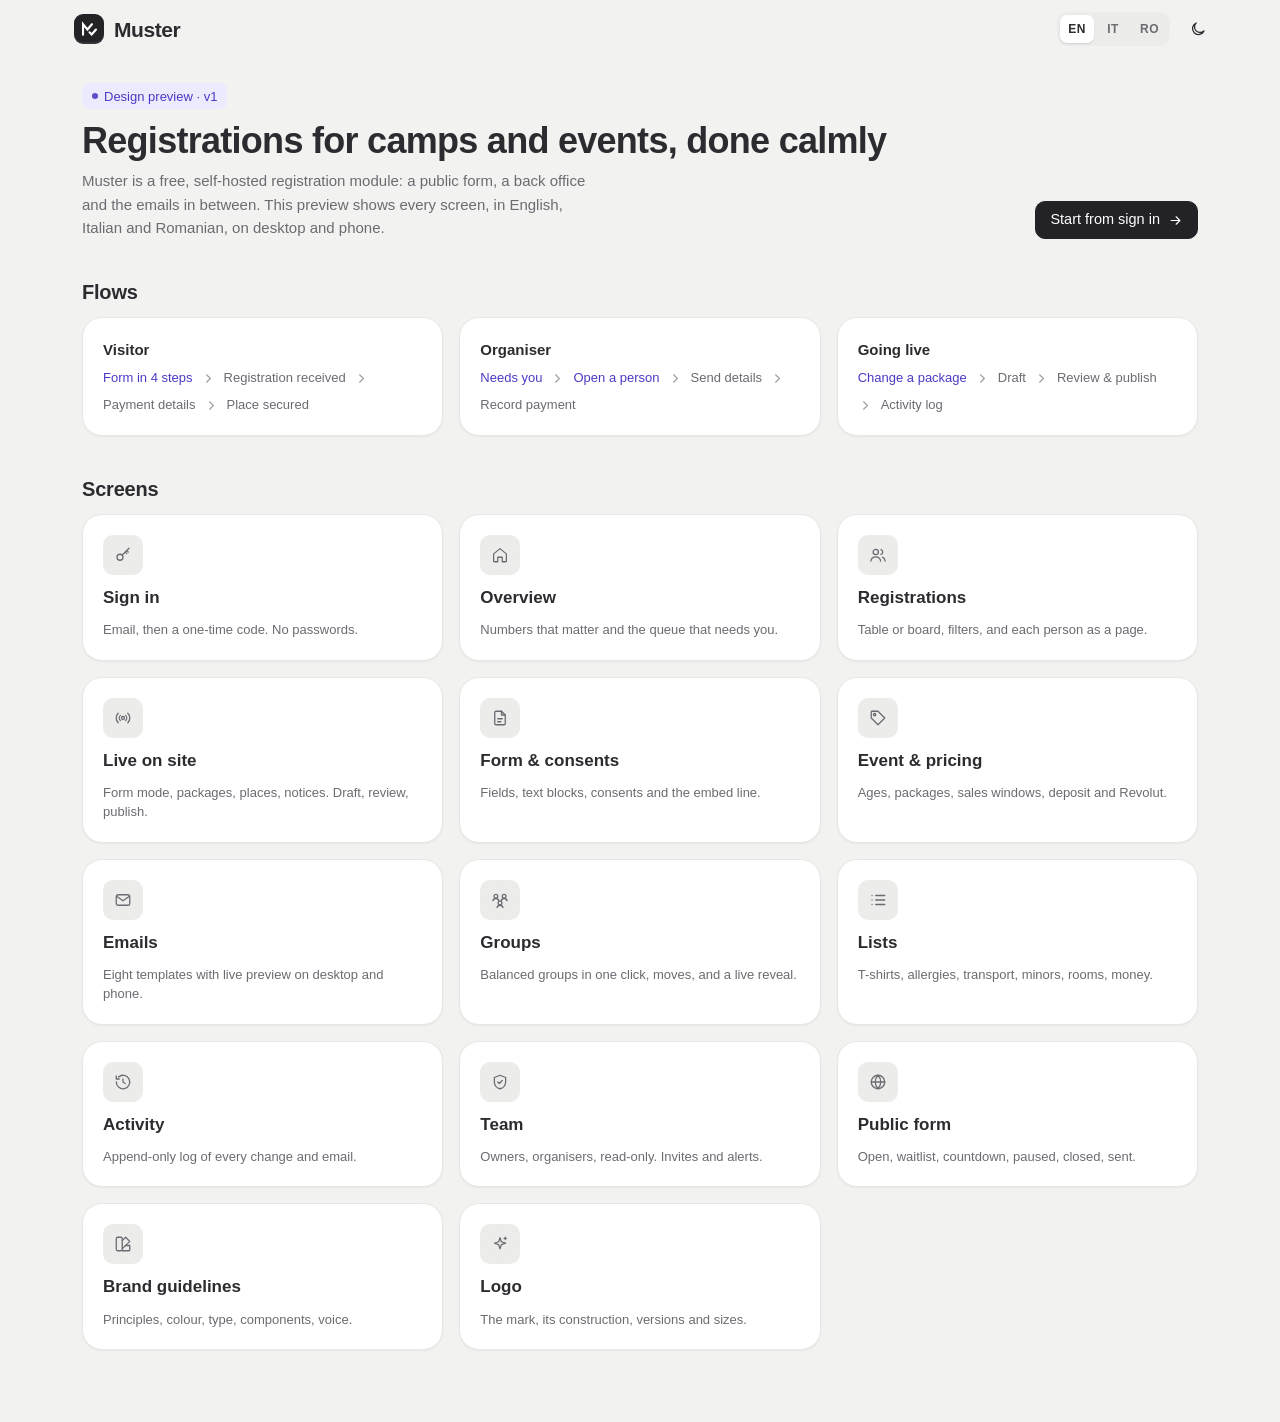
==== commit d20654d8: "Groups: balanced mixing, name sets with preview, drag and keyboard moves, live reveal (EN/IT/RO) Co-" ====
--- a/design/index.html
+++ b/design/index.html
@@ -5,9 +5,9 @@
 <meta name="viewport" content="width=device-width, initial-scale=1, viewport-fit=cover">
 <title>Muster · design preview</title>
 <link rel="icon" href="favicon.svg" type="image/svg+xml">
-<link rel="stylesheet" href="css/tokens.css?v=6">
-<link rel="stylesheet" href="css/ui.css?v=6">
-<link rel="stylesheet" href="css/pages.css?v=6">
+<link rel="stylesheet" href="css/tokens.css?v=8">
+<link rel="stylesheet" href="css/ui.css?v=8">
+<link rel="stylesheet" href="css/pages.css?v=8">
 </head>
 <body>
 <header class="public__bar" style="max-width:var(--content-max)">
@@ -39,8 +39,8 @@
     <div class="cards" id="screens"></div>
   </section>
 </main>
-<script src="js/i18n.js?v=6"></script>
-<script src="js/muster.js?v=6"></script>
+<script src="js/i18n.js?v=8"></script>
+<script src="js/muster.js?v=8"></script>
 <script>
 document.addEventListener('muster:ready', () => {
   const R = Muster, esc = R.esc;
@@ -54,6 +54,7 @@
     ['form-builder.html', 'form', 'nav.form', 'Form & consents', 'hub.s.form', 'Fields, text blocks, consents and the embed line.'],
     ['offer.html', 'tag', 'nav.offer', 'Event & pricing', 'hub.s.offer', 'Ages, packages, sales windows, deposit and Revolut.'],
     ['emails.html', 'mail', 'nav.emails', 'Emails', 'hub.s.em', 'Eight templates with live preview on desktop and phone.'],
+    ['groups.html', 'groups', 'nav.groups', 'Groups', 'hub.s.groups', 'Balanced groups in one click, moves, and a live reveal.'],
     ['lists.html', 'list', 'nav.lists', 'Lists', 'hub.s.ls', 'T-shirts, allergies, transport, minors, rooms, money.'],
     ['activity.html', 'history', 'nav.activity', 'Activity', 'hub.s.ac', 'Append-only log of every change and email.'],
     ['team.html', 'shield', 'nav.team', 'Team', 'hub.s.tm', 'Owners, organisers, read-only. Invites and alerts.'],
--- a/design/css/tokens.css
+++ b/design/css/tokens.css
@@ -51,6 +51,10 @@
   --neutral-soft:  #EFEFED;
   --dot-live:      #34C759;
   --dot-alert:     #F0503C;
+
+  /* ---- group colours (12, distinct in hue, readable on white) ---- */
+  --g1: #E5484D; --g2: #E8741C; --g3: #C99700; --g4: #2F9E5E; --g5: #10A190; --g6: #0B91B0;
+  --g7: #3E63DD; --g8: #6E56CF; --g9: #A04CC6; --g10: #D6409F; --g11: #9C6B47; --g12: #6F6E77;
 
   /* ---- type ---- */
   --font: -apple-system, BlinkMacSystemFont, "SF Pro Text", "Inter", "Segoe UI", Roboto, "Helvetica Neue", Arial, sans-serif;
@@ -110,6 +114,10 @@
     --bad: #F26B61; --bad-soft: rgba(242, 107, 97, .14); --bad-line: rgba(242, 107, 97, .32);
     --info: #6EA0F2; --info-soft: rgba(110, 160, 242, .14); --info-line: rgba(110, 160, 242, .32);
     --neutral-soft: #26262B;
+  --g1: #F2555A; --g2: #FF8B3E; --g3: #F0C33C; --g4: #3DD68C; --g5: #19C9B4; --g6: #2BB8D9;
+  --g7: #6E89F7; --g8: #9B87F5; --g9: #C07AE6; --g10: #EE6FBF; --g11: #C99A72; --g12: #A3A2AB;
+    --g1: #F2555A; --g2: #FF8B3E; --g3: #F0C33C; --g4: #3DD68C; --g5: #19C9B4; --g6: #2BB8D9;
+    --g7: #6E89F7; --g8: #9B87F5; --g9: #C07AE6; --g10: #EE6FBF; --g11: #C99A72; --g12: #A3A2AB;
     --sh-1: 0 1px 2px rgba(0, 0, 0, .4);
     --sh-2: 0 1px 2px rgba(0, 0, 0, .35), 0 8px 24px rgba(0, 0, 0, .3);
     --sh-3: 0 2px 8px rgba(0, 0, 0, .4), 0 24px 60px rgba(0, 0, 0, .5);
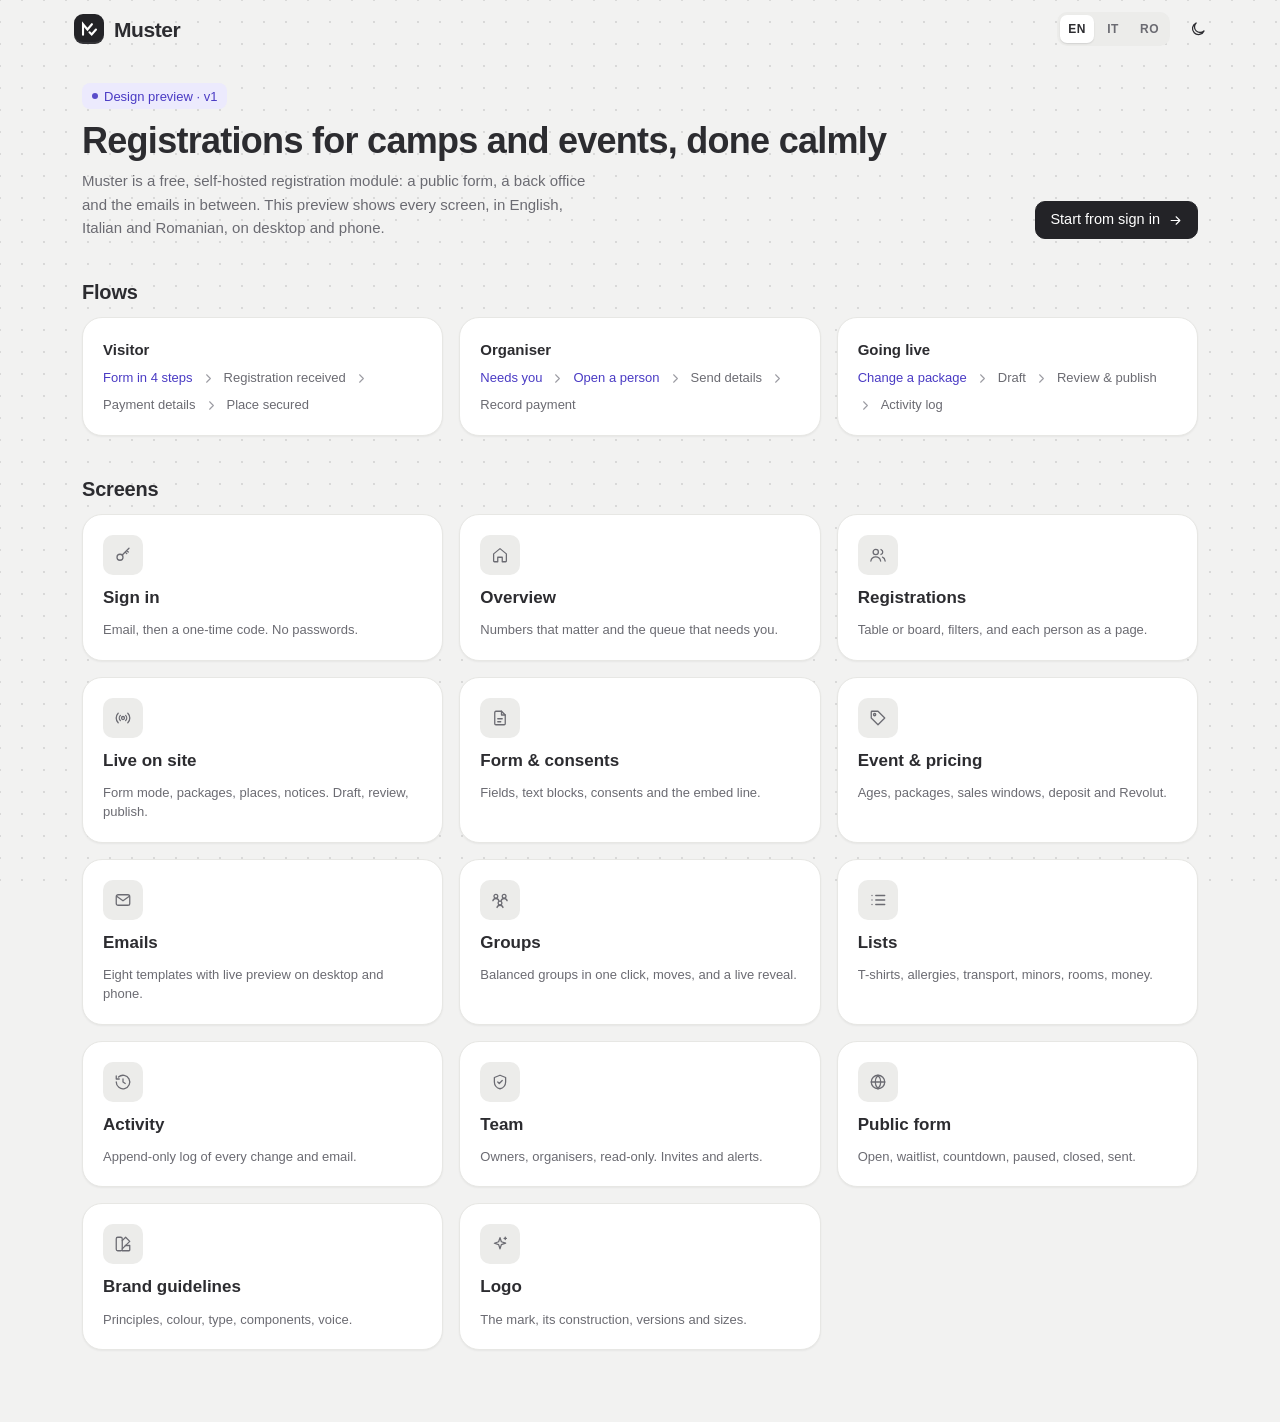
==== commit 5b79cb18: "Light theme by default (dark only when chosen) and a Notion-style dotted canvas Co-Authored-By: Clau" ====
--- a/design/index.html
+++ b/design/index.html
@@ -5,9 +5,9 @@
 <meta name="viewport" content="width=device-width, initial-scale=1, viewport-fit=cover">
 <title>Muster · design preview</title>
 <link rel="icon" href="favicon.svg" type="image/svg+xml">
-<link rel="stylesheet" href="css/tokens.css?v=8">
-<link rel="stylesheet" href="css/ui.css?v=8">
-<link rel="stylesheet" href="css/pages.css?v=8">
+<link rel="stylesheet" href="css/tokens.css?v=10">
+<link rel="stylesheet" href="css/ui.css?v=10">
+<link rel="stylesheet" href="css/pages.css?v=10">
 </head>
 <body>
 <header class="public__bar" style="max-width:var(--content-max)">
@@ -39,8 +39,8 @@
     <div class="cards" id="screens"></div>
   </section>
 </main>
-<script src="js/i18n.js?v=8"></script>
-<script src="js/muster.js?v=8"></script>
+<script src="js/i18n.js?v=10"></script>
+<script src="js/muster.js?v=10"></script>
 <script>
 document.addEventListener('muster:ready', () => {
   const R = Muster, esc = R.esc;
--- a/design/css/tokens.css
+++ b/design/css/tokens.css
@@ -50,6 +50,7 @@
   --info:          #2F6FD6;  --info-soft:   #E8F0FD;  --info-line:   #C3D6F6;
   --neutral-soft:  #EFEFED;
   --dot-live:      #34C759;
+  --dot-grid:      rgba(44, 44, 48, .13);  /* the Notion-style dotted canvas */
   --dot-alert:     #F0503C;
 
   /* ---- group colours (12, distinct in hue, readable on white) ---- */
@@ -98,32 +99,7 @@
   --topbar-h: 56px;
 }
 
-/* ---- dark: OS preference, unless the page forces light ---- */
-@media (prefers-color-scheme: dark) {
-  :root:not([data-theme="light"]) {
-    color-scheme: dark;
-    --canvas: #0F0F11; --canvas-2: #141416; --surface: #1B1B1F; --surface-2: #202025; --surface-sunk: #26262B;
-    --overlay: rgba(0, 0, 0, .55);
-    --line: #2A2A30; --line-strong: #36363D; --line-dashed: #34343A;
-    --ink: #ECECEF; --ink-2: #A4A4AD; --ink-3: #74747D; --ink-inverse: #111113;
-    --btn-primary: #F1F1F3; --btn-primary-h: #FFFFFF;
-    --accent: #8C80F7; --accent-ink: #A69CFA; --accent-soft: rgba(140, 128, 247, .16); --accent-soft-2: rgba(140, 128, 247, .24);
-    --focus: 0 0 0 3px rgba(140, 128, 247, .38);
-    --ok: #4CC46B; --ok-soft: rgba(76, 196, 107, .14); --ok-line: rgba(76, 196, 107, .32);
-    --warn: #E3A23B; --warn-soft: rgba(227, 162, 59, .14); --warn-line: rgba(227, 162, 59, .32);
-    --bad: #F26B61; --bad-soft: rgba(242, 107, 97, .14); --bad-line: rgba(242, 107, 97, .32);
-    --info: #6EA0F2; --info-soft: rgba(110, 160, 242, .14); --info-line: rgba(110, 160, 242, .32);
-    --neutral-soft: #26262B;
-  --g1: #F2555A; --g2: #FF8B3E; --g3: #F0C33C; --g4: #3DD68C; --g5: #19C9B4; --g6: #2BB8D9;
-  --g7: #6E89F7; --g8: #9B87F5; --g9: #C07AE6; --g10: #EE6FBF; --g11: #C99A72; --g12: #A3A2AB;
-    --g1: #F2555A; --g2: #FF8B3E; --g3: #F0C33C; --g4: #3DD68C; --g5: #19C9B4; --g6: #2BB8D9;
-    --g7: #6E89F7; --g8: #9B87F5; --g9: #C07AE6; --g10: #EE6FBF; --g11: #C99A72; --g12: #A3A2AB;
-    --sh-1: 0 1px 2px rgba(0, 0, 0, .4);
-    --sh-2: 0 1px 2px rgba(0, 0, 0, .35), 0 8px 24px rgba(0, 0, 0, .3);
-    --sh-3: 0 2px 8px rgba(0, 0, 0, .4), 0 24px 60px rgba(0, 0, 0, .5);
-    --sh-seg: 0 1px 2px rgba(0, 0, 0, .5);
-  }
-}
+/* ---- dark: only when the person picks it (light is the default, whatever the OS says) ---- */
 :root[data-theme="dark"] {
   color-scheme: dark;
   --canvas: #0F0F11; --canvas-2: #141416; --surface: #1B1B1F; --surface-2: #202025; --surface-sunk: #26262B;
@@ -142,6 +118,7 @@
   --sh-2: 0 1px 2px rgba(0, 0, 0, .35), 0 8px 24px rgba(0, 0, 0, .3);
   --sh-3: 0 2px 8px rgba(0, 0, 0, .4), 0 24px 60px rgba(0, 0, 0, .5);
   --sh-seg: 0 1px 2px rgba(0, 0, 0, .5);
+  --dot-grid: rgba(236, 236, 239, .09);
 }
 
 @media (max-width: 720px) {
--- a/design/css/ui.css
+++ b/design/css/ui.css
@@ -9,7 +9,11 @@
 *, *::before, *::after { box-sizing: border-box; }
 html { -webkit-text-size-adjust: 100%; text-size-adjust: 100%; }
 body {
-  margin: 0; background: var(--canvas); color: var(--ink);
+  margin: 0; color: var(--ink);
+  background-color: var(--canvas);
+  /* dotted canvas, as in Notion: only the empty space shows it, cards and tables stay plain white */
+  background-image: radial-gradient(circle, var(--dot-grid) 1px, transparent 1.4px);
+  background-size: 22px 22px; background-position: 11px 11px; background-attachment: fixed;
   font: var(--t-body); -webkit-font-smoothing: antialiased; -moz-osx-font-smoothing: grayscale;
   overflow-x: hidden;
 }
@@ -118,7 +122,7 @@
 .topbar {
   position: sticky; top: 0; z-index: 30; height: var(--topbar-h);
   display: flex; align-items: center; gap: var(--s3); padding: 0 var(--s7);
-  background: color-mix(in srgb, var(--canvas) 86%, transparent);
+  background: color-mix(in srgb, var(--canvas) 72%, transparent);
   -webkit-backdrop-filter: saturate(1.4) blur(12px); backdrop-filter: saturate(1.4) blur(12px);
   border-bottom: 1px solid transparent;
 }
